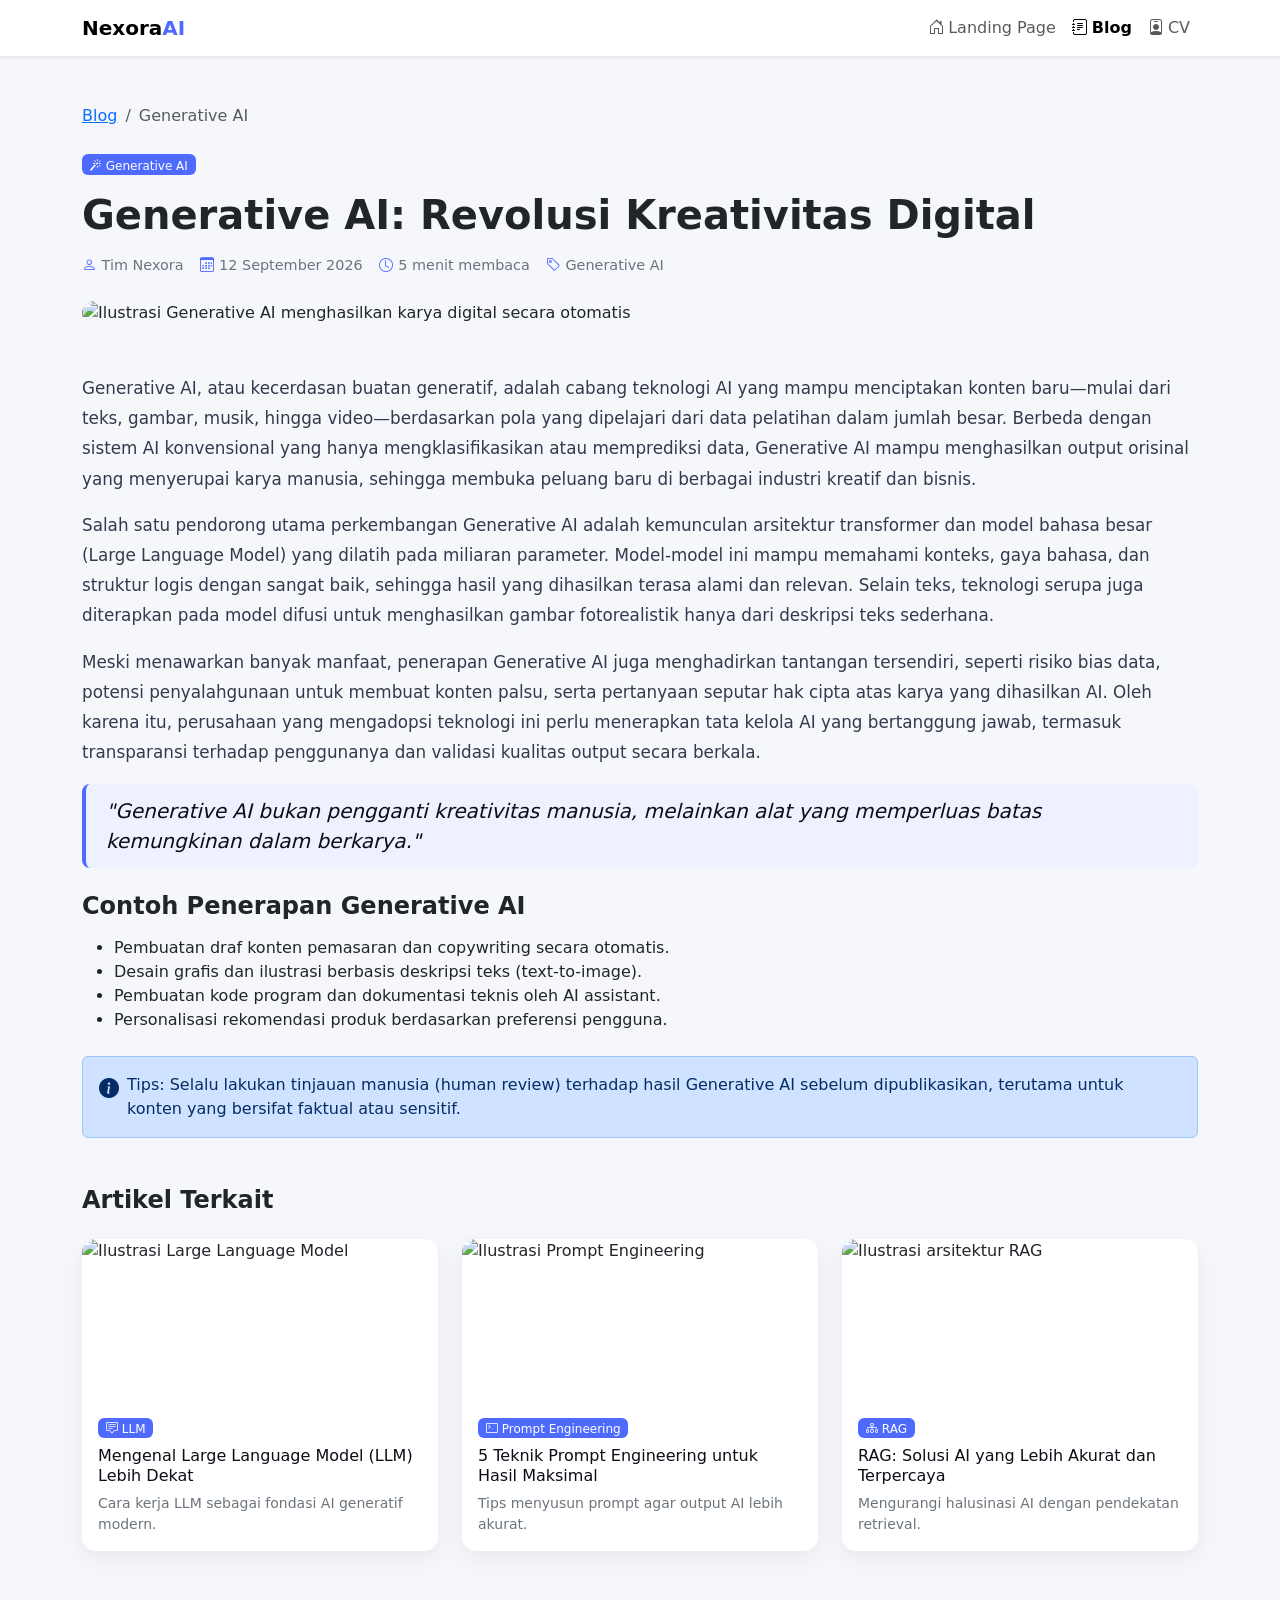
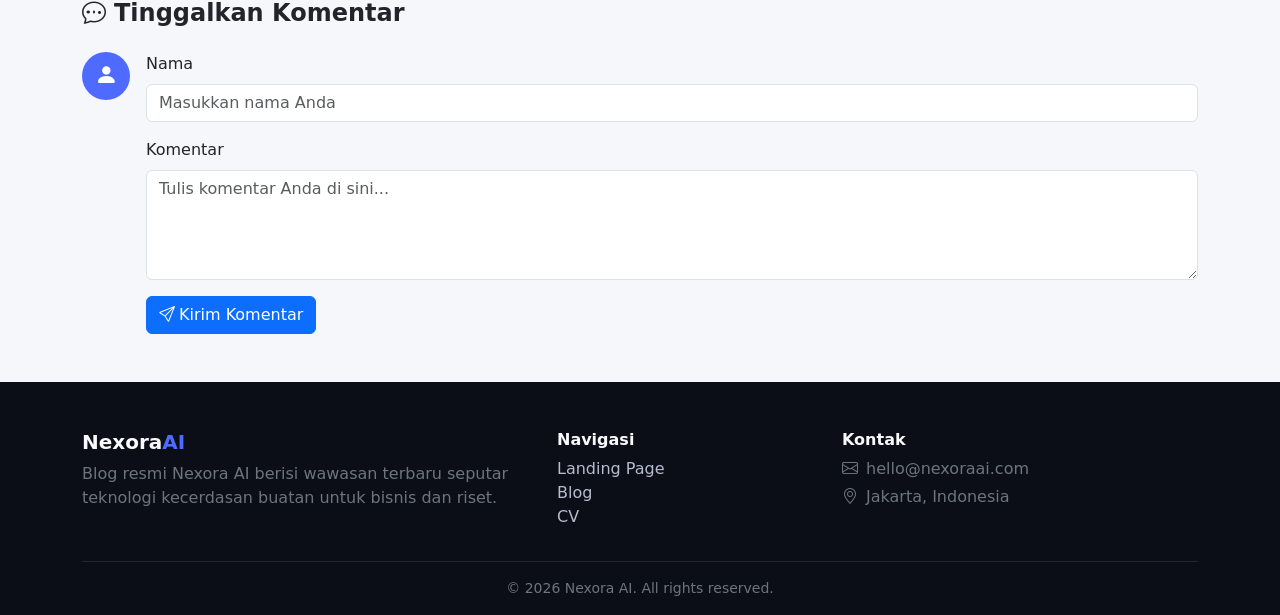
==== blog-detail.html @ 789852f3 "feat: complete blog and detail page development with bootstrap5" ====
<!DOCTYPE html>
<html lang="id">
<head>
  <meta charset="UTF-8">
  <meta name="viewport" content="width=device-width, initial-scale=1.0">
  <title>Generative AI: Revolusi Kreativitas Digital - Blog Nexora AI</title>
  <meta name="description" content="Artikel mendalam tentang Generative AI dan dampaknya terhadap kreativitas digital.">

  <!-- Bootstrap 5 CSS (CDN) -->
  <link href="https://cdn.jsdelivr.net/npm/bootstrap@5.3.3/dist/css/bootstrap.min.css" rel="stylesheet">
  <!-- Bootstrap Icons (CDN) -->
  <link rel="stylesheet" href="https://cdn.jsdelivr.net/npm/bootstrap-icons@1.11.3/font/bootstrap-icons.css">

  <style>
    :root {
      --brand-primary: #4f6bff;
      --brand-dark: #0b0e17;
    }

    body {
      background-color: #f6f7fb;
    }

    .navbar-brand span {
      color: var(--brand-primary);
    }

    .cover-img {
      width: 100%;
      max-height: 420px;
      object-fit: cover;
      border-radius: 14px;
    }

    .meta-info {
      font-size: 0.9rem;
      color: #6b7280;
    }

    .meta-info i {
      color: var(--brand-primary);
      margin-right: 0.35rem;
    }

    .badge-category {
      background-color: var(--brand-primary);
      font-weight: 500;
    }

    .article-content p {
      font-size: 1.05rem;
      line-height: 1.8;
      color: #333a4d;
    }

    .article-content blockquote {
      border-left: 4px solid var(--brand-primary);
      padding: 0.75rem 1.25rem;
      background-color: #eef1ff;
      border-radius: 8px;
      font-style: italic;
      color: var(--brand-dark);
    }

    .related-card {
      border: none;
      border-radius: 14px;
      overflow: hidden;
      box-shadow: 0 8px 24px rgba(15, 23, 42, 0.06);
      transition: transform 0.3s ease, box-shadow 0.3s ease;
      height: 100%;
    }

    .related-card:hover {
      transform: translateY(-6px);
      box-shadow: 0 16px 32px rgba(15, 23, 42, 0.12);
    }

    .related-card img {
      height: 160px;
      object-fit: cover;
    }

    .related-card .card-title a {
      color: var(--brand-dark);
      text-decoration: none;
    }

    .related-card .card-title a:hover {
      color: var(--brand-primary);
    }

    .comment-avatar {
      width: 48px;
      height: 48px;
      border-radius: 50%;
      background-color: var(--brand-primary);
      color: #fff;
      display: flex;
      align-items: center;
      justify-content: center;
      font-size: 1.4rem;
      flex-shrink: 0;
    }

    footer a {
      color: #b7bcd0;
      text-decoration: none;
    }

    footer a:hover {
      color: #fff;
    }
  </style>
</head>
<body>

  <!-- ===== NAVBAR ===== -->
  <nav class="navbar navbar-expand-lg navbar-light bg-white shadow-sm sticky-top">
    <div class="container">
      <a class="navbar-brand fw-bold" href="index.html">Nexora<span>AI</span></a>
      <button class="navbar-toggler" type="button" data-bs-toggle="collapse" data-bs-target="#mainNavbar" aria-controls="mainNavbar" aria-expanded="false" aria-label="Toggle navigation">
        <span class="navbar-toggler-icon"></span>
      </button>
      <div class="collapse navbar-collapse" id="mainNavbar">
        <ul class="navbar-nav ms-auto mb-2 mb-lg-0">
          <li class="nav-item">
            <a class="nav-link" href="index.html"><i class="bi bi-house-door me-1"></i>Landing Page</a>
          </li>
          <li class="nav-item">
            <a class="nav-link active fw-semibold" aria-current="page" href="blog.html"><i class="bi bi-journal-text me-1"></i>Blog</a>
          </li>
          <li class="nav-item">
            <a class="nav-link" href="cv.html"><i class="bi bi-person-badge me-1"></i>CV</a>
          </li>
        </ul>
      </div>
    </div>
  </nav>

  <main class="container py-5">

    <!-- ===== BREADCRUMB ===== -->
    <nav aria-label="breadcrumb" class="mb-4">
      <ol class="breadcrumb">
        <li class="breadcrumb-item"><a href="blog.html">Blog</a></li>
        <li class="breadcrumb-item active" aria-current="page">Generative AI</li>
      </ol>
    </nav>

    <!-- ===== ARTIKEL ===== -->
    <article>
      <div class="mb-4">
        <span class="badge badge-category mb-3"><i class="bi bi-magic me-1"></i>Generative AI</span>
        <h1 class="fw-bold">Generative AI: Revolusi Kreativitas Digital</h1>
        <div class="meta-info d-flex flex-wrap gap-3 mt-3">
          <span><i class="bi bi-person"></i>Tim Nexora</span>
          <span><i class="bi bi-calendar3"></i>12 September 2026</span>
          <span><i class="bi bi-clock"></i>5 menit membaca</span>
          <span><i class="bi bi-tag"></i>Generative AI</span>
        </div>
      </div>

      <img src="https://picsum.photos/seed/generative-ai/1200/600" class="cover-img mb-4" alt="Ilustrasi Generative AI menghasilkan karya digital secara otomatis">

      <div class="article-content mt-4">
        <p>
          Generative AI, atau kecerdasan buatan generatif, adalah cabang teknologi AI yang mampu
          menciptakan konten baru—mulai dari teks, gambar, musik, hingga video—berdasarkan pola
          yang dipelajari dari data pelatihan dalam jumlah besar. Berbeda dengan sistem AI
          konvensional yang hanya mengklasifikasikan atau memprediksi data, Generative AI mampu
          menghasilkan output orisinal yang menyerupai karya manusia, sehingga membuka peluang
          baru di berbagai industri kreatif dan bisnis.
        </p>

        <p>
          Salah satu pendorong utama perkembangan Generative AI adalah kemunculan arsitektur
          transformer dan model bahasa besar (Large Language Model) yang dilatih pada miliaran
          parameter. Model-model ini mampu memahami konteks, gaya bahasa, dan struktur logis
          dengan sangat baik, sehingga hasil yang dihasilkan terasa alami dan relevan. Selain
          teks, teknologi serupa juga diterapkan pada model difusi untuk menghasilkan gambar
          fotorealistik hanya dari deskripsi teks sederhana.
        </p>

        <p>
          Meski menawarkan banyak manfaat, penerapan Generative AI juga menghadirkan tantangan
          tersendiri, seperti risiko bias data, potensi penyalahgunaan untuk membuat konten palsu,
          serta pertanyaan seputar hak cipta atas karya yang dihasilkan AI. Oleh karena itu,
          perusahaan yang mengadopsi teknologi ini perlu menerapkan tata kelola AI yang
          bertanggung jawab, termasuk transparansi terhadap penggunanya dan validasi kualitas
          output secara berkala.
        </p>

        <blockquote class="blockquote">
          "Generative AI bukan pengganti kreativitas manusia, melainkan alat yang memperluas
          batas kemungkinan dalam berkarya."
        </blockquote>

        <h2 class="h4 fw-bold mt-4 mb-3">Contoh Penerapan Generative AI</h2>
        <ul class="mb-4">
          <li>Pembuatan draf konten pemasaran dan copywriting secara otomatis.</li>
          <li>Desain grafis dan ilustrasi berbasis deskripsi teks (text-to-image).</li>
          <li>Pembuatan kode program dan dokumentasi teknis oleh AI assistant.</li>
          <li>Personalisasi rekomendasi produk berdasarkan preferensi pengguna.</li>
        </ul>

        <div class="alert alert-primary d-flex align-items-start" role="alert">
          <i class="bi bi-info-circle-fill me-2 fs-5"></i>
          <div>
            Tips: Selalu lakukan tinjauan manusia (human review) terhadap hasil Generative AI
            sebelum dipublikasikan, terutama untuk konten yang bersifat faktual atau sensitif.
          </div>
        </div>
      </div>
    </article>

    <!-- ===== ARTIKEL TERKAIT ===== -->
    <section class="mt-5">
      <h2 class="h4 fw-bold mb-4">Artikel Terkait</h2>
      <div class="row g-4 row-cols-1 row-cols-md-3">

        <div class="col">
          <div class="card related-card">
            <img src="https://picsum.photos/seed/llm-models/600/400" class="card-img-top" alt="Ilustrasi Large Language Model">
            <div class="card-body">
              <span class="badge badge-category mb-2"><i class="bi bi-chat-square-text me-1"></i>LLM</span>
              <h3 class="h6 card-title">
                <a href="blog-detail.html">Mengenal Large Language Model (LLM) Lebih Dekat</a>
              </h3>
              <p class="card-text small text-secondary">Cara kerja LLM sebagai fondasi AI generatif modern.</p>
            </div>
          </div>
        </div>

        <div class="col">
          <div class="card related-card">
            <img src="https://picsum.photos/seed/prompt-engineering/600/400" class="card-img-top" alt="Ilustrasi Prompt Engineering">
            <div class="card-body">
              <span class="badge badge-category mb-2"><i class="bi bi-terminal me-1"></i>Prompt Engineering</span>
              <h3 class="h6 card-title">
                <a href="blog-detail.html">5 Teknik Prompt Engineering untuk Hasil Maksimal</a>
              </h3>
              <p class="card-text small text-secondary">Tips menyusun prompt agar output AI lebih akurat.</p>
            </div>
          </div>
        </div>

        <div class="col">
          <div class="card related-card">
            <img src="https://picsum.photos/seed/rag-architecture/600/400" class="card-img-top" alt="Ilustrasi arsitektur RAG">
            <div class="card-body">
              <span class="badge badge-category mb-2"><i class="bi bi-diagram-3 me-1"></i>RAG</span>
              <h3 class="h6 card-title">
                <a href="blog-detail.html">RAG: Solusi AI yang Lebih Akurat dan Terpercaya</a>
              </h3>
              <p class="card-text small text-secondary">Mengurangi halusinasi AI dengan pendekatan retrieval.</p>
            </div>
          </div>
        </div>

      </div>
    </section>

    <!-- ===== FORM KOMENTAR ===== -->
    <section class="mt-5">
      <h2 class="h4 fw-bold mb-4"><i class="bi bi-chat-dots me-2"></i>Tinggalkan Komentar</h2>
      <div class="d-flex gap-3">
        <div class="comment-avatar">
          <i class="bi bi-person-fill"></i>
        </div>
        <form class="flex-grow-1" action="#" method="post">
          <div class="mb-3">
            <label for="commentName" class="form-label">Nama</label>
            <input type="text" class="form-control" id="commentName" name="commentName" placeholder="Masukkan nama Anda" required>
          </div>
          <div class="mb-3">
            <label for="commentText" class="form-label">Komentar</label>
            <textarea class="form-control" id="commentText" name="commentText" rows="4" placeholder="Tulis komentar Anda di sini..." required></textarea>
          </div>
          <button type="submit" class="btn btn-primary">
            <i class="bi bi-send me-1"></i>Kirim Komentar
          </button>
        </form>
      </div>
    </section>

  </main>

  <!-- ===== FOOTER ===== -->
  <footer class="text-light pt-5 pb-3" style="background-color: var(--brand-dark);">
    <div class="container">
      <div class="row g-4">
        <div class="col-md-5">
          <h5 class="fw-bold">Nexora<span style="color: var(--brand-primary);">AI</span></h5>
          <p class="text-secondary">Blog resmi Nexora AI berisi wawasan terbaru seputar teknologi kecerdasan buatan untuk bisnis dan riset.</p>
        </div>
        <div class="col-md-3">
          <h6 class="fw-semibold">Navigasi</h6>
          <ul class="list-unstyled">
            <li><a href="index.html">Landing Page</a></li>
            <li><a href="blog.html">Blog</a></li>
            <li><a href="cv.html">CV</a></li>
          </ul>
        </div>
        <div class="col-md-4">
          <h6 class="fw-semibold">Kontak</h6>
          <p class="text-secondary mb-1"><i class="bi bi-envelope me-2"></i>hello@nexoraai.com</p>
          <p class="text-secondary"><i class="bi bi-geo-alt me-2"></i>Jakarta, Indonesia</p>
        </div>
      </div>
      <hr class="border-secondary">
      <p class="text-center text-secondary small mb-0">&copy; 2026 Nexora AI. All rights reserved.</p>
    </div>
  </footer>

  <!-- Bootstrap JS Bundle (CDN) -->
  <script src="https://cdn.jsdelivr.net/npm/bootstrap@5.3.3/dist/js/bootstrap.bundle.min.js"></script>
</body>
</html>
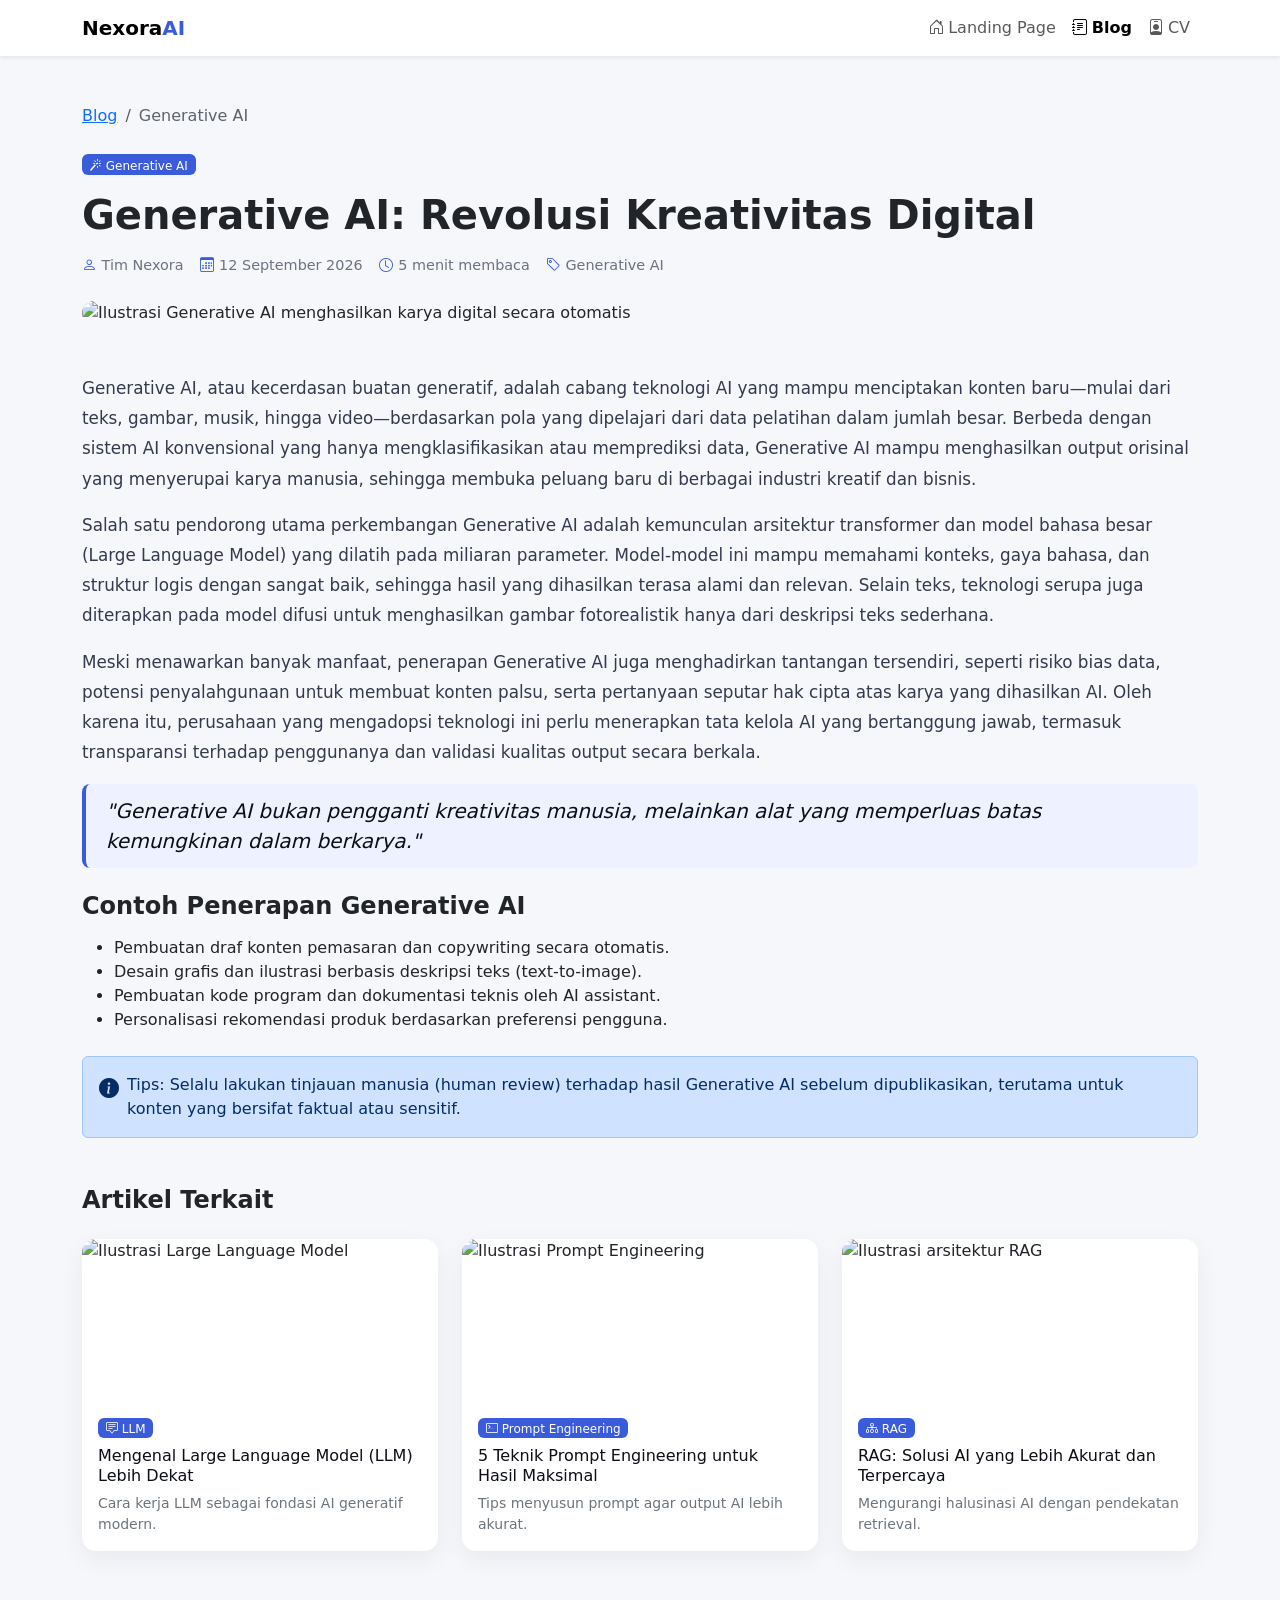
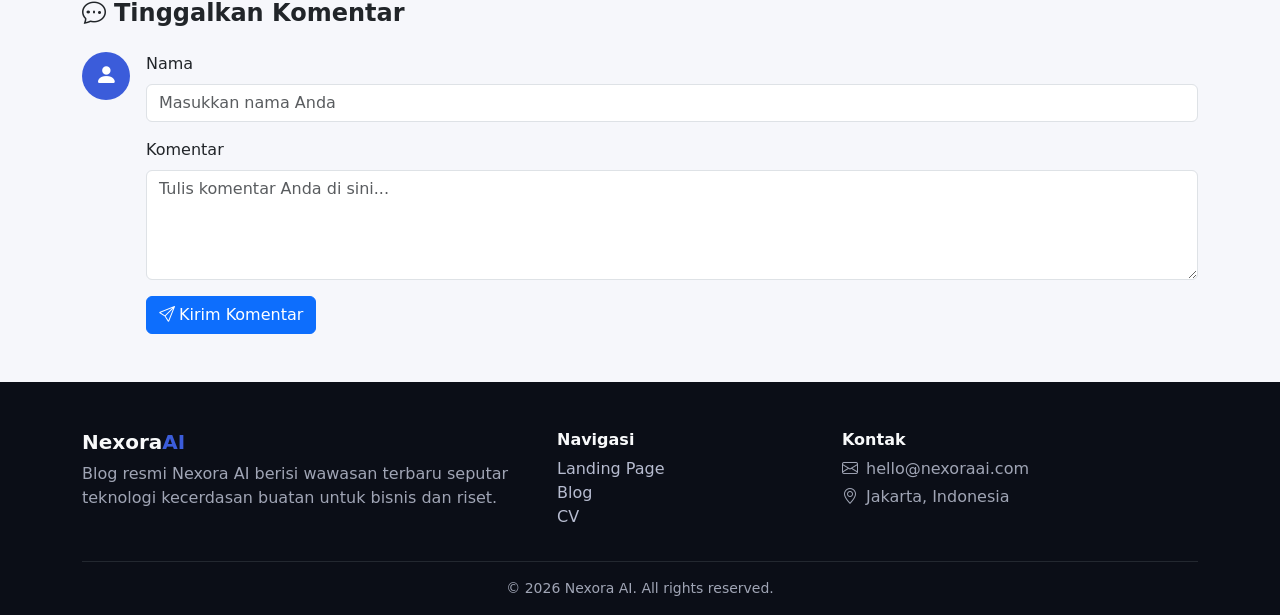
==== commit ef2a62b9: "feat: fix axe accessibility" ====
--- a/blog-detail.html
+++ b/blog-detail.html
@@ -13,7 +13,7 @@
 
   <style>
     :root {
-      --brand-primary: #4f6bff;
+      --brand-primary: #3b5cda;
       --brand-dark: #0b0e17;
     }
 
@@ -110,6 +110,14 @@
 
     footer a:hover {
       color: #fff;
+    }
+
+    footer .text-secondary {
+      color: #a0a5b5 !important;
+    }
+
+    .breadcrumb-item.active {
+      color: #5c636a;
     }
   </style>
 </head>
@@ -291,11 +299,11 @@
     <div class="container">
       <div class="row g-4">
         <div class="col-md-5">
-          <h5 class="fw-bold">Nexora<span style="color: var(--brand-primary);">AI</span></h5>
+          <h2 class="h5 fw-bold">Nexora<span style="color: var(--brand-primary);">AI</span></h2>
           <p class="text-secondary">Blog resmi Nexora AI berisi wawasan terbaru seputar teknologi kecerdasan buatan untuk bisnis dan riset.</p>
         </div>
         <div class="col-md-3">
-          <h6 class="fw-semibold">Navigasi</h6>
+          <h2 class="h6 fw-semibold">Navigasi</h2>
           <ul class="list-unstyled">
             <li><a href="index.html">Landing Page</a></li>
             <li><a href="blog.html">Blog</a></li>
@@ -303,7 +311,7 @@
           </ul>
         </div>
         <div class="col-md-4">
-          <h6 class="fw-semibold">Kontak</h6>
+          <h2 class="h6 fw-semibold">Kontak</h2>
           <p class="text-secondary mb-1"><i class="bi bi-envelope me-2"></i>hello@nexoraai.com</p>
           <p class="text-secondary"><i class="bi bi-geo-alt me-2"></i>Jakarta, Indonesia</p>
         </div>
